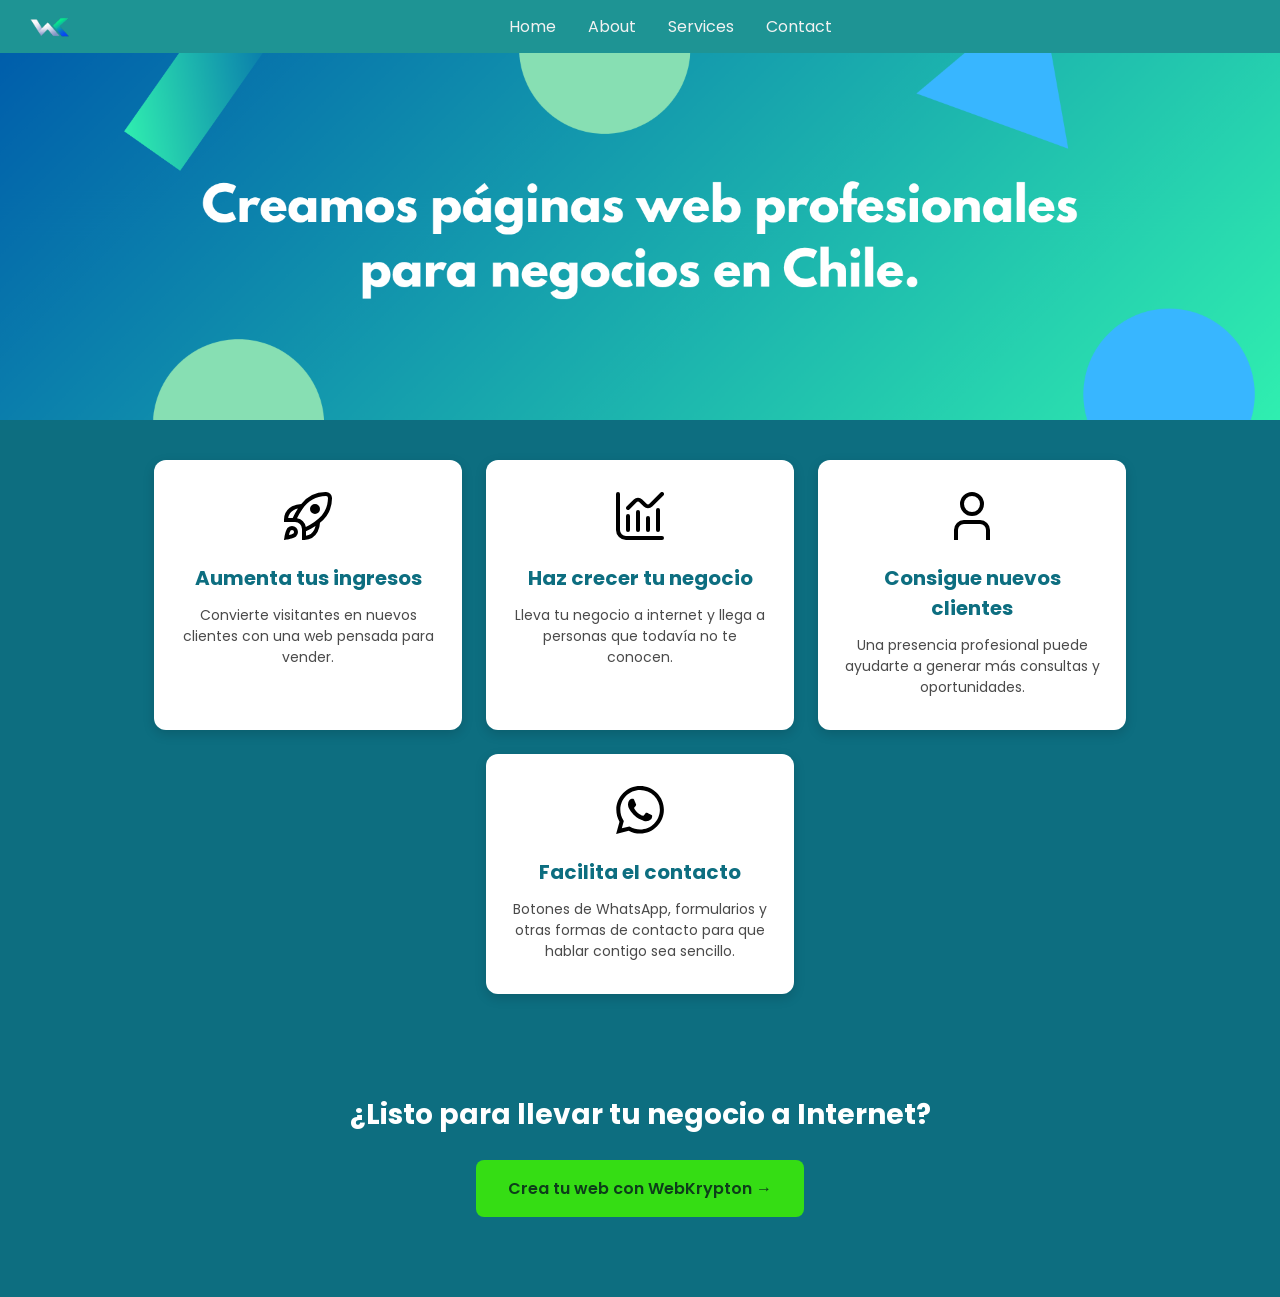
==== fronted/index.html @ 6c1ec8a6 "Primer commit" ====
<!DOCTYPE html>
<html lang="en">
<head>
    <meta charset="UTF-8">
    <meta name="viewport" content="width=device-width, initial-scale=1.0">
    <title>WebKrypto</title>
    <link rel="stylesheet" href="style.css">
    <link rel="preconnect" href="https://fonts.googleapis.com">
    <link rel="preconnect" href="https://fonts.gstatic.com" crossorigin>
    <link href="https://fonts.googleapis.com/css2?family=Poppins:ital,wght@0,100;0,200;0,300;0,400;0,500;0,600;0,700;0,800;0,900;1,100;1,200;1,300;1,400;1,500;1,600;1,700;1,800;1,900&display=swap" rel="stylesheet">
    <link rel="icon" type="image/png" href="../logo/logo.png">
</head>
<body>
    <nav class="navbar">
        <img src="../logo/logo.png" alt="WebKrypto logo" class="navbar-logo">
        <ul>
            <a href="#home">Home</a>
            <a href="#about">About</a>
            <a href="#services">Services</a>
            <a href="#contact">Contact</a>
        </ul>
    </nav>

    <picture>
        <source media="(max-width: 480px)" srcset="../banner/banner-movil.png">
        <source media="(max-width: 1024px)" srcset="../banner/banner-tablet.png">
        <img src="../banner/banner-pc.png" alt="Hero Image" class="hero-image">
    </picture>

    <div class="container">
        <div class="card">
            <img src="../iconos/rocket-lunch.svg" alt="Icono de cohete" class="card-icon">
            <h2 class="card-title">Aumenta tus ingresos</h2>
            <p class="card-text">Convierte visitantes en nuevos clientes con una web pensada para vender.</p>
        </div>

        <div class="card">
            <img src="../iconos/chart-histogram.svg" alt="Icono de estadistica" class="card-icon">
            <h2 class="card-title">Haz crecer tu negocio</h2>
            <p class="card-text">Lleva tu negocio a internet y llega a personas que todavía no te conocen.</p>
        </div>

        <div class="card">
            <img src="../iconos/user.svg" alt="Icono de usuario" class="card-icon">
            <h2 class="card-title">Consigue nuevos clientes</h2>
            <p class="card-text">Una presencia profesional puede ayudarte a generar más consultas y oportunidades.</p>
        </div>

        <div class="card">
            <img src="../iconos/whatsapp.svg" alt="Icono de WhatsApp" class="card-icon">
            <h2 class="card-title">Facilita el contacto</h2>
            <p class="card-text">Botones de WhatsApp, formularios y otras formas de contacto para que hablar contigo sea sencillo.</p>
        </div>
    </div>

    <section class="cta">
        <h2 class="cta-title">¿Listo para llevar tu negocio a Internet?</h2>
        <button type="button" class="cta-button" onclick="abrirFormulario()">Crea tu web con WebKrypton →</button>
    </section>
    <div class="modal-overlay" id="modalFormulario">
        <div class="modal-box">
            <button type="button" class="modal-close" onclick="cerrarFormulario()" aria-label="Cerrar">×</button>

            <form id="formInicio" class="form-inicio">
                <h2 class="form-titulo">Formulario de inicio</h2>
                <p class="form-subtitulo">Desarrollo de página web</p>

                <fieldset>
                    <legend>1. Datos del negocio</legend>
                    <label>Nombre del negocio
                        <input type="text" name="nombre_negocio">
                    </label>
                    <label>Nombre del representante/contacto
                        <input type="text" name="nombre_contacto">
                    </label>
                    <label>RUT (opcional)
                        <input type="text" name="rut">
                    </label>
                    <label>Rubro del negocio
                        <input type="text" name="rubro">
                    </label>
                    <label>Ciudad / comuna
                        <input type="text" name="ciudad">
                    </label>
                    <label>Número de WhatsApp
                        <input type="tel" name="whatsapp">
                    </label>
                    <label>Correo electrónico
                        <input type="email" name="correo">
                    </label>
                    <label>Instagram / Facebook / otras redes
                        <input type="text" name="redes">
                    </label>
                </fieldset>

                <fieldset>
                    <legend>2. Sobre el negocio</legend>
                    <label>¿A qué se dedica tu negocio?
                        <textarea name="dedicacion" rows="2"></textarea>
                    </label>
                    <label>¿Qué productos o servicios ofreces?
                        <textarea name="productos_servicios" rows="2"></textarea>
                    </label>
                    <p class="form-pregunta">¿Cuál es el principal objetivo de la página?</p>
                    <label class="check"><input type="checkbox" name="objetivo" value="Conseguir clientes"> Conseguir clientes</label>
                    <label class="check"><input type="checkbox" name="objetivo" value="Mostrar servicios/productos"> Mostrar servicios/productos</label>
                    <label class="check"><input type="checkbox" name="objetivo" value="Recibir contactos por WhatsApp"> Recibir contactos por WhatsApp</label>
                    <label class="check"><input type="checkbox" name="objetivo" value="Reservas / citas"> Reservas / citas</label>
                    <label class="check"><input type="checkbox" name="objetivo" value="Vender productos"> Vender productos</label>
                    <label class="check"><input type="checkbox" name="objetivo" value="Mostrar información del negocio"> Mostrar información del negocio</label>
                    <label class="check-otro"><input type="checkbox" name="objetivo" value="Otro"> Otro: <input type="text" name="objetivo_otro"></label>
                </fieldset>

                <fieldset>
                    <legend>3. Información que debe aparecer</legend>
                    <p class="form-pregunta">Marca las secciones que quieres:</p>
                    <label class="check"><input type="checkbox" name="secciones" value="Inicio"> Inicio</label>
                    <label class="check"><input type="checkbox" name="secciones" value="Nosotros"> Nosotros</label>
                    <label class="check"><input type="checkbox" name="secciones" value="Servicios"> Servicios</label>
                    <label class="check"><input type="checkbox" name="secciones" value="Productos"> Productos</label>
                    <label class="check"><input type="checkbox" name="secciones" value="Galería"> Galería</label>
                    <label class="check"><input type="checkbox" name="secciones" value="Precios"> Precios</label>
                    <label class="check"><input type="checkbox" name="secciones" value="Contacto"> Contacto</label>
                    <label class="check"><input type="checkbox" name="secciones" value="Ubicación / mapa"> Ubicación / mapa</label>
                    <label class="check"><input type="checkbox" name="secciones" value="Preguntas frecuentes"> Preguntas frecuentes</label>
                    <label class="check"><input type="checkbox" name="secciones" value="Testimonios"> Testimonios</label>
                    <label class="check"><input type="checkbox" name="secciones" value="Blog / noticias"> Blog / noticias</label>
                    <label class="check-otro"><input type="checkbox" name="secciones" value="Otra"> Otra: <input type="text" name="secciones_otra"></label>
                    <label>¿Qué información quieres que aparezca en la página?
                        <textarea name="info_pagina" rows="2"></textarea>
                    </label>
                </fieldset>

                <fieldset>
                    <legend>4. Diseño</legend>
                    <p class="form-pregunta">¿Tienes un logo?</p>
                    <label class="radio"><input type="radio" name="tiene_logo" value="Sí"> Sí</label>
                    <label class="radio"><input type="radio" name="tiene_logo" value="No"> No</label>
                    <p class="form-nota">Si tienes logo, puedes enviarlo junto con este formulario.</p>
                    <label>Colores que te gustaría utilizar
                        <input type="text" name="colores_si">
                    </label>
                    <label>¿Hay algún color que NO quieras utilizar?
                        <input type="text" name="colores_no">
                    </label>
                    <p class="form-pregunta">¿Qué estilo buscas?</p>
                    <label class="check"><input type="checkbox" name="estilo" value="Moderno"> Moderno</label>
                    <label class="check"><input type="checkbox" name="estilo" value="Minimalista"> Minimalista</label>
                    <label class="check"><input type="checkbox" name="estilo" value="Elegante"> Elegante</label>
                    <label class="check"><input type="checkbox" name="estilo" value="Profesional"> Profesional</label>
                    <label class="check"><input type="checkbox" name="estilo" value="Juvenil"> Juvenil</label>
                    <label class="check"><input type="checkbox" name="estilo" value="Oscuro"> Oscuro</label>
                    <label class="check"><input type="checkbox" name="estilo" value="Colorido"> Colorido</label>
                    <label class="check-otro"><input type="checkbox" name="estilo" value="Otro"> Otro: <input type="text" name="estilo_otro"></label>
                    <label>¿Hay alguna página web que te guste como referencia? (URL o nombre)
                        <input type="text" name="referencia_diseno">
                    </label>
                    <label>¿Qué te gusta de esa página?
                        <textarea name="referencia_diseno_gusto" rows="2"></textarea>
                    </label>
                </fieldset>

                <fieldset>
                    <legend>5. Fotografías y contenido</legend>
                    <p class="form-pregunta">¿Tienes fotografías propias del negocio/productos?</p>
                    <label class="radio"><input type="radio" name="tiene_fotos" value="Sí"> Sí</label>
                    <label class="radio"><input type="radio" name="tiene_fotos" value="No"> No</label>
                    <p class="form-pregunta">¿Tienes los textos que quieres utilizar?</p>
                    <label class="radio"><input type="radio" name="tiene_textos" value="Sí, los entregaré"> Sí, los entregaré</label>
                    <label class="radio"><input type="radio" name="tiene_textos" value="No, necesito ayuda para redactarlos"> No, necesito ayuda para redactarlos</label>
                    <label class="radio"><input type="radio" name="tiene_textos" value="Tengo parte del contenido"> Tengo parte del contenido</label>
                    <p class="form-pregunta">¿Tienes videos para utilizar en la página?</p>
                    <label class="radio"><input type="radio" name="tiene_videos" value="Sí"> Sí</label>
                    <label class="radio"><input type="radio" name="tiene_videos" value="No"> No</label>
                </fieldset>

                <fieldset>
                    <legend>6. Contacto y funciones</legend>
                    <p class="form-pregunta">Marca lo que necesitas:</p>
                    <label class="check"><input type="checkbox" name="funciones" value="Botón de WhatsApp"> Botón de WhatsApp</label>
                    <label class="check"><input type="checkbox" name="funciones" value="Formulario de contacto"> Formulario de contacto</label>
                    <label class="check"><input type="checkbox" name="funciones" value="Google Maps"> Google Maps</label>
                    <label class="check"><input type="checkbox" name="funciones" value="Instagram"> Instagram</label>
                    <label class="check"><input type="checkbox" name="funciones" value="Facebook"> Facebook</label>
                    <label class="check"><input type="checkbox" name="funciones" value="TikTok"> TikTok</label>
                    <label class="check"><input type="checkbox" name="funciones" value="Correo electrónico"> Correo electrónico</label>
                    <label class="check"><input type="checkbox" name="funciones" value="Reservas"> Reservas</label>
                    <label class="check"><input type="checkbox" name="funciones" value="Catálogo de productos"> Catálogo de productos</label>
                    <label class="check"><input type="checkbox" name="funciones" value="Blog"> Blog</label>
                    <label class="check"><input type="checkbox" name="funciones" value="Newsletter"> Newsletter</label>
                    <label class="check-otro"><input type="checkbox" name="funciones" value="Otra"> Otra función: <input type="text" name="funciones_otra"></label>
                </fieldset>

                <fieldset>
                    <legend>7. Dominio</legend>
                    <p class="form-pregunta">¿Ya tienes un dominio?</p>
                    <label class="radio"><input type="radio" name="tiene_dominio" value="Sí"> Sí</label>
                    <label class="radio"><input type="radio" name="tiene_dominio" value="No"> No</label>
                    <label class="radio"><input type="radio" name="tiene_dominio" value="No sé qué es un dominio"> No sé qué es un dominio</label>
                    <label>Si tienes uno, ¿cuál es?
                        <input type="text" name="dominio">
                    </label>
                    <p class="form-pregunta">Si no tienes uno, ¿quieres que te ayude a elegir uno?</p>
                    <label class="radio"><input type="radio" name="ayuda_dominio" value="Sí"> Sí</label>
                    <label class="radio"><input type="radio" name="ayuda_dominio" value="No"> No</label>
                </fieldset>

                <fieldset>
                    <legend>8. Hosting</legend>
                    <p class="form-pregunta">¿Ya tienes hosting?</p>
                    <label class="radio"><input type="radio" name="tiene_hosting" value="Sí"> Sí</label>
                    <label class="radio"><input type="radio" name="tiene_hosting" value="No"> No</label>
                    <label class="radio"><input type="radio" name="tiene_hosting" value="No sé qué es hosting"> No sé qué es hosting</label>
                    <label>Proveedor actual (si corresponde)
                        <input type="text" name="proveedor_hosting">
                    </label>
                </fieldset>

                <fieldset>
                    <legend>9. Redes sociales y enlaces</legend>
                    <label>Instagram
                        <input type="text" name="instagram">
                    </label>
                    <label>Facebook
                        <input type="text" name="facebook">
                    </label>
                    <label>TikTok
                        <input type="text" name="tiktok">
                    </label>
                    <label>WhatsApp
                        <input type="text" name="whatsapp_link">
                    </label>
                    <label>Otros enlaces importantes
                        <input type="text" name="otros_enlaces">
                    </label>
                </fieldset>

                <fieldset>
                    <legend>10. Información legal</legend>
                    <p class="form-pregunta">¿El negocio tiene RUT?</p>
                    <label class="radio"><input type="radio" name="negocio_rut" value="Sí"> Sí</label>
                    <label class="radio"><input type="radio" name="negocio_rut" value="No"> No</label>
                    <p class="form-pregunta">¿Necesitas que la página incluya información legal proporcionada por tu negocio?</p>
                    <label class="check"><input type="checkbox" name="legal" value="Política de privacidad"> Política de privacidad</label>
                    <label class="check"><input type="checkbox" name="legal" value="Términos y condiciones"> Términos y condiciones</label>
                    <label class="check"><input type="checkbox" name="legal" value="Política de cambios/devoluciones"> Política de cambios/devoluciones</label>
                    <label class="check-otro"><input type="checkbox" name="legal" value="Otra"> Otra: <input type="text" name="legal_otra"></label>
                    <p class="form-nota">La información legal debe ser proporcionada o revisada por el responsable del negocio. El desarrollo de la página no constituye asesoría jurídica.</p>
                </fieldset>

                <fieldset>
                    <legend>11. Plazos</legend>
                    <p class="form-pregunta">¿Tienes una fecha específica para publicar la página?</p>
                    <label class="radio"><input type="radio" name="fecha_publicacion" value="No"> No</label>
                    <label class="radio-otro"><input type="radio" name="fecha_publicacion" value="Sí"> Sí: <input type="date" name="fecha_publicacion_valor"></label>
                    <label>¿Existe algún evento o fecha importante relacionada con el lanzamiento?
                        <input type="text" name="evento_lanzamiento">
                    </label>
                </fieldset>

                <fieldset>
                    <legend>12. Referencias</legend>
                    <p class="form-pregunta">Escribe hasta 3 páginas que te gusten como referencia:</p>
                    <label>1.
                        <input type="text" name="referencia_1">
                    </label>
                    <label>2.
                        <input type="text" name="referencia_2">
                    </label>
                    <label>3.
                        <input type="text" name="referencia_3">
                    </label>
                    <label>¿Qué elementos te gustaría tomar como inspiración?
                        <textarea name="inspiracion" rows="2"></textarea>
                    </label>
                </fieldset>

                <fieldset>
                    <legend>13. Información adicional</legend>
                    <label>¿Hay algo más que quieras que tenga la página?
                        <textarea name="info_adicional" rows="2"></textarea>
                    </label>
                </fieldset>

                <fieldset>
                    <legend>14. Confirmación</legend>
                    <p class="form-nota">Al enviar este formulario confirmo que la información proporcionada es correcta y que entregaré los materiales necesarios para desarrollar la página.</p>
                    <label>Nombre
                        <input type="text" name="confirmacion_nombre" required>
                    </label>
                    <label>Fecha
                        <input type="date" name="confirmacion_fecha" required>
                    </label>
                </fieldset>

                <button type="submit" class="form-submit">Enviar formulario</button>
            </form>
        </div>
    </div>

    <script>
        function abrirFormulario() {
            document.getElementById('modalFormulario').classList.add('activo');
            document.body.style.overflow = 'hidden';
        }

        function cerrarFormulario() {
            document.getElementById('modalFormulario').classList.remove('activo');
            document.body.style.overflow = '';
        }

        document.getElementById('modalFormulario').addEventListener('click', function (e) {
            if (e.target === this) cerrarFormulario();
        });

        document.getElementById('formInicio').addEventListener('submit', function (e) {
            e.preventDefault();
            alert('¡Gracias! Recibimos tu información y te contactaremos pronto.');
            cerrarFormulario();
            this.reset();
        });
    </script>

</body>
---- fronted/style.css ----
body, html {
    margin: 0;
    padding: 0;
    background-color: #0d6e80;
}

.navbar {
    background-color: #1e9494;
    display: flex;
    flex-direction: row;       
    justify-content: space-between;
    align-items: center;
    padding: 0 20px;
}

.navbar-logo {
    height: 40px;
    width: auto;
}

.navbar ul {
    display: flex;
    flex-direction: row;
    flex-wrap: nowrap;
    justify-content: center;
    align-items: center;
    margin: 0;
    padding: 0;
    list-style: none;
    flex: 1;
}

.navbar a {
    color: #f2f2f2;
    text-align: center;
    padding: 14px 16px;
    text-decoration: none;
    font-family: Poppins, sans-serif;
    white-space: nowrap;
}

.navbar a:hover {
    background-color: #6569685d;
}

@media (max-width: 480px) {
    .navbar {
        padding: 0 10px;
    }

    .navbar-logo {
        height: 30px;
    }

    .navbar ul {
        justify-content: space-between;
    }

    .navbar a {
        padding: 10px 6px;
        font-size: 13px;
    }
}

.hero-image {
    display: block;
    width: 100%;
    height: auto;
}

.container {
    display: flex;
    flex-wrap: wrap;
    justify-content: center;
    gap: 24px;
    padding: 40px 20px;
}

.card {
    background-color: #ffffff;
    border-radius: 12px;
    box-shadow: 0 4px 12px rgba(0, 0, 0, 0.15);
    padding: 32px 24px;
    width: 260px;
    text-align: center;
    font-family: Poppins, sans-serif;
    transition: transform 0.2s ease, box-shadow 0.2s ease;
}

.card:hover {
    transform: translateY(-4px);
    box-shadow: 0 8px 20px rgba(0, 0, 0, 0.2);
}

.card-icon {
    width: 48px;
    height: 48px;
    margin-bottom: 16px;
}

.card-title {
    font-size: 20px;
    color: #0d6e80;
    margin: 0 0 12px 0;
}

.card-text {
    font-size: 14px;
    color: #4a4a4a;
    line-height: 1.5;
    margin: 0;
}

.cta {
    text-align: center;
    padding: 60px 20px 80px;
    font-family: Poppins, sans-serif;
}

.cta-title {
    color: #ffffff;
    font-size: 28px;
    margin: 0 0 24px 0;
}

.cta-button {
    display: inline-block;
    background-color: #35dd14;
    color: #0d3d1a;
    font-weight: 600;
    font-size: 16px;
    text-decoration: none;
    padding: 16px 32px;
    border-radius: 8px;
    transition: transform 0.2s ease, background-color 0.2s ease;
}

.cta-button:hover {
    background-color: #2ec00f;
    transform: translateY(-2px);
}

@media (max-width: 480px) {
    .cta-title {
        font-size: 22px;
    }
}

.cta-button {
    border: none;
    cursor: pointer;
    font-family: Poppins, sans-serif;
}

.modal-overlay {
    display: none;
    position: fixed;
    inset: 0;
    background-color: rgba(0, 0, 0, 0.55);
    z-index: 1000;
    justify-content: center;
    align-items: center;
    padding: 20px;
}

.modal-overlay.activo {
    display: flex;
}

.modal-box {
    background-color: #ffffff;
    border-radius: 12px;
    max-width: 640px;
    width: 100%;
    max-height: 90vh;
    overflow-y: auto;
    padding: 32px 28px;
    position: relative;
    font-family: Poppins, sans-serif;
}

.modal-close {
    position: absolute;
    top: 12px;
    right: 16px;
    background: none;
    border: none;
    font-size: 28px;
    line-height: 1;
    color: #4a4a4a;
    cursor: pointer;
}

.form-titulo {
    color: #0d6e80;
    margin: 0 0 4px 0;
    font-size: 24px;
}

.form-subtitulo {
    color: #4a4a4a;
    margin: 0 0 24px 0;
    font-size: 14px;
}

.form-inicio fieldset {
    border: none;
    border-top: 2px solid #e0f2f2;
    padding: 16px 0 8px 0;
    margin: 0 0 8px 0;
}

.form-inicio legend {
    color: #0d6e80;
    font-weight: 600;
    font-size: 15px;
    padding: 0;
    margin-bottom: 10px;
}

.form-inicio label {
    display: block;
    font-size: 13px;
    color: #333333;
    margin-bottom: 12px;
}

.form-inicio label.check,
.form-inicio label.radio {
    display: flex;
    align-items: center;
    gap: 8px;
    margin-bottom: 8px;
}

.form-inicio label.check-otro,
.form-inicio label.radio-otro {
    display: flex;
    align-items: center;
    gap: 8px;
    margin-bottom: 8px;
    flex-wrap: wrap;
}

.form-inicio input[type="text"],
.form-inicio input[type="email"],
.form-inicio input[type="tel"],
.form-inicio input[type="date"],
.form-inicio textarea {
    width: 100%;
    box-sizing: border-box;
    padding: 8px 10px;
    margin-top: 4px;
    border: 1px solid #cccccc;
    border-radius: 6px;
    font-family: Poppins, sans-serif;
    font-size: 13px;
}

.form-inicio label.check-otro input[type="text"],
.form-inicio label.radio-otro input[type="text"],
.form-inicio label.radio-otro input[type="date"] {
    width: auto;
    flex: 1;
    margin-top: 0;
}

.form-inicio input[type="checkbox"],
.form-inicio input[type="radio"] {
    width: 16px;
    height: 16px;
    flex-shrink: 0;
}

.form-pregunta {
    font-size: 13px;
    font-weight: 600;
    color: #333333;
    margin: 4px 0 8px 0;
}

.form-nota {
    font-size: 12px;
    color: #777777;
    font-style: italic;
    margin: 4px 0 12px 0;
}

.form-submit {
    display: block;
    width: 100%;
    background-color: #35dd14;
    color: #0d3d1a;
    font-weight: 600;
    font-size: 15px;
    border: none;
    border-radius: 8px;
    padding: 14px;
    margin-top: 16px;
    cursor: pointer;
    transition: background-color 0.2s ease;
}

.form-submit:hover {
    background-color: #2ec00f;
}
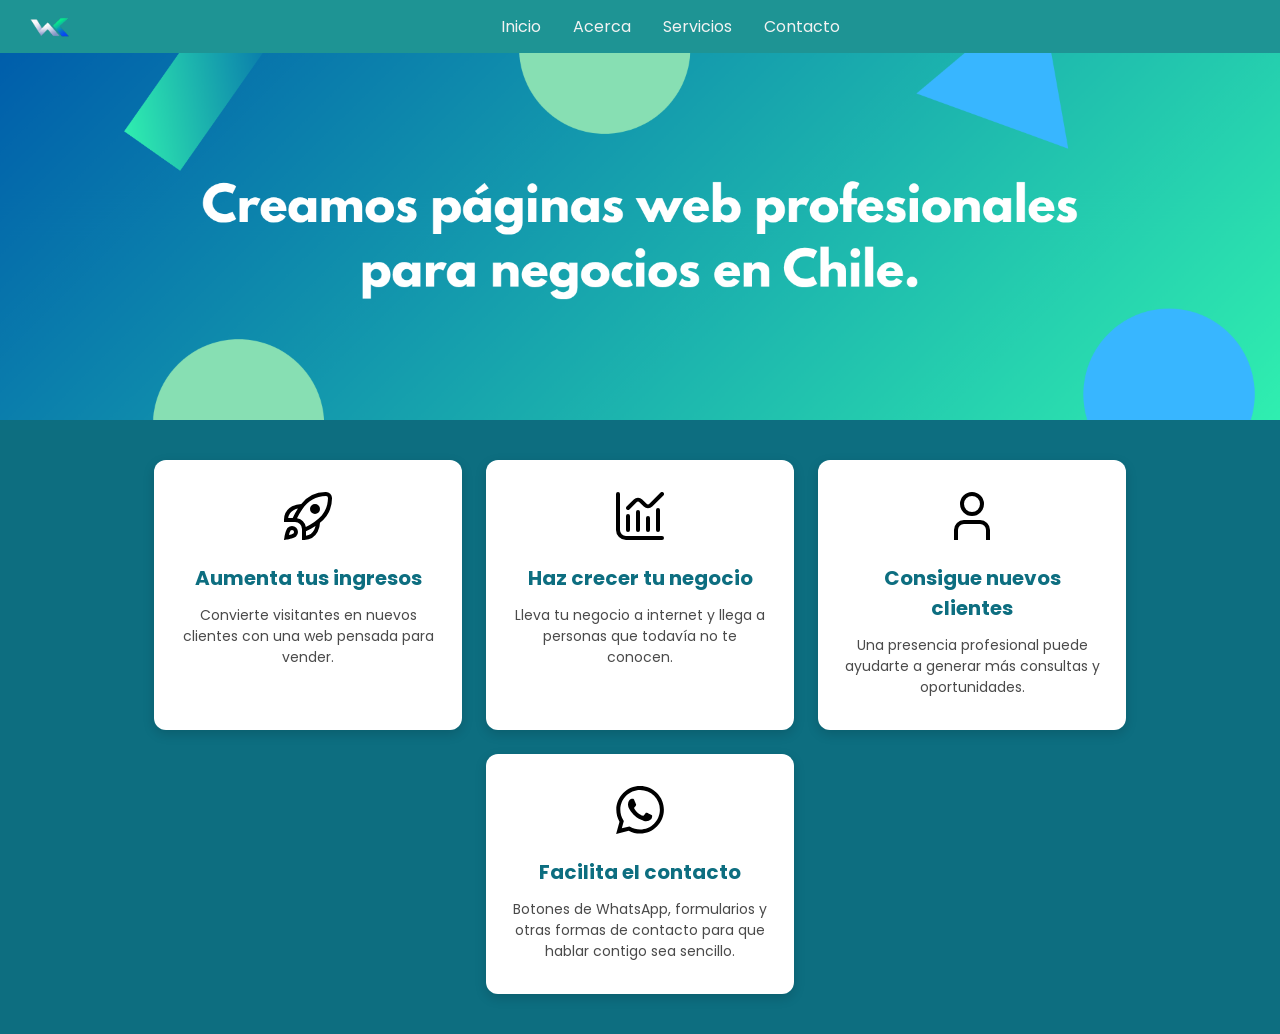
==== commit 59943e0a: "asd" ====
--- a/fronted/index.html
+++ b/fronted/index.html
@@ -14,10 +14,10 @@
     <nav class="navbar">
         <img src="../logo/logo.png" alt="WebKrypto logo" class="navbar-logo">
         <ul>
-            <a href="#home">Home</a>
-            <a href="#about">About</a>
-            <a href="#services">Services</a>
-            <a href="#contact">Contact</a>
+            <a href="#home">Inicio</a>
+            <a href="#about">Acerca</a>
+            <a href="#services">Servicios</a>
+            <a href="#contact">Contacto</a>     
         </ul>
     </nav>
 
@@ -53,272 +53,4 @@
         </div>
     </div>
 
-    <section class="cta">
-        <h2 class="cta-title">¿Listo para llevar tu negocio a Internet?</h2>
-        <button type="button" class="cta-button" onclick="abrirFormulario()">Crea tu web con WebKrypton →</button>
-    </section>
-    <div class="modal-overlay" id="modalFormulario">
-        <div class="modal-box">
-            <button type="button" class="modal-close" onclick="cerrarFormulario()" aria-label="Cerrar">×</button>
-
-            <form id="formInicio" class="form-inicio">
-                <h2 class="form-titulo">Formulario de inicio</h2>
-                <p class="form-subtitulo">Desarrollo de página web</p>
-
-                <fieldset>
-                    <legend>1. Datos del negocio</legend>
-                    <label>Nombre del negocio
-                        <input type="text" name="nombre_negocio">
-                    </label>
-                    <label>Nombre del representante/contacto
-                        <input type="text" name="nombre_contacto">
-                    </label>
-                    <label>RUT (opcional)
-                        <input type="text" name="rut">
-                    </label>
-                    <label>Rubro del negocio
-                        <input type="text" name="rubro">
-                    </label>
-                    <label>Ciudad / comuna
-                        <input type="text" name="ciudad">
-                    </label>
-                    <label>Número de WhatsApp
-                        <input type="tel" name="whatsapp">
-                    </label>
-                    <label>Correo electrónico
-                        <input type="email" name="correo">
-                    </label>
-                    <label>Instagram / Facebook / otras redes
-                        <input type="text" name="redes">
-                    </label>
-                </fieldset>
-
-                <fieldset>
-                    <legend>2. Sobre el negocio</legend>
-                    <label>¿A qué se dedica tu negocio?
-                        <textarea name="dedicacion" rows="2"></textarea>
-                    </label>
-                    <label>¿Qué productos o servicios ofreces?
-                        <textarea name="productos_servicios" rows="2"></textarea>
-                    </label>
-                    <p class="form-pregunta">¿Cuál es el principal objetivo de la página?</p>
-                    <label class="check"><input type="checkbox" name="objetivo" value="Conseguir clientes"> Conseguir clientes</label>
-                    <label class="check"><input type="checkbox" name="objetivo" value="Mostrar servicios/productos"> Mostrar servicios/productos</label>
-                    <label class="check"><input type="checkbox" name="objetivo" value="Recibir contactos por WhatsApp"> Recibir contactos por WhatsApp</label>
-                    <label class="check"><input type="checkbox" name="objetivo" value="Reservas / citas"> Reservas / citas</label>
-                    <label class="check"><input type="checkbox" name="objetivo" value="Vender productos"> Vender productos</label>
-                    <label class="check"><input type="checkbox" name="objetivo" value="Mostrar información del negocio"> Mostrar información del negocio</label>
-                    <label class="check-otro"><input type="checkbox" name="objetivo" value="Otro"> Otro: <input type="text" name="objetivo_otro"></label>
-                </fieldset>
-
-                <fieldset>
-                    <legend>3. Información que debe aparecer</legend>
-                    <p class="form-pregunta">Marca las secciones que quieres:</p>
-                    <label class="check"><input type="checkbox" name="secciones" value="Inicio"> Inicio</label>
-                    <label class="check"><input type="checkbox" name="secciones" value="Nosotros"> Nosotros</label>
-                    <label class="check"><input type="checkbox" name="secciones" value="Servicios"> Servicios</label>
-                    <label class="check"><input type="checkbox" name="secciones" value="Productos"> Productos</label>
-                    <label class="check"><input type="checkbox" name="secciones" value="Galería"> Galería</label>
-                    <label class="check"><input type="checkbox" name="secciones" value="Precios"> Precios</label>
-                    <label class="check"><input type="checkbox" name="secciones" value="Contacto"> Contacto</label>
-                    <label class="check"><input type="checkbox" name="secciones" value="Ubicación / mapa"> Ubicación / mapa</label>
-                    <label class="check"><input type="checkbox" name="secciones" value="Preguntas frecuentes"> Preguntas frecuentes</label>
-                    <label class="check"><input type="checkbox" name="secciones" value="Testimonios"> Testimonios</label>
-                    <label class="check"><input type="checkbox" name="secciones" value="Blog / noticias"> Blog / noticias</label>
-                    <label class="check-otro"><input type="checkbox" name="secciones" value="Otra"> Otra: <input type="text" name="secciones_otra"></label>
-                    <label>¿Qué información quieres que aparezca en la página?
-                        <textarea name="info_pagina" rows="2"></textarea>
-                    </label>
-                </fieldset>
-
-                <fieldset>
-                    <legend>4. Diseño</legend>
-                    <p class="form-pregunta">¿Tienes un logo?</p>
-                    <label class="radio"><input type="radio" name="tiene_logo" value="Sí"> Sí</label>
-                    <label class="radio"><input type="radio" name="tiene_logo" value="No"> No</label>
-                    <p class="form-nota">Si tienes logo, puedes enviarlo junto con este formulario.</p>
-                    <label>Colores que te gustaría utilizar
-                        <input type="text" name="colores_si">
-                    </label>
-                    <label>¿Hay algún color que NO quieras utilizar?
-                        <input type="text" name="colores_no">
-                    </label>
-                    <p class="form-pregunta">¿Qué estilo buscas?</p>
-                    <label class="check"><input type="checkbox" name="estilo" value="Moderno"> Moderno</label>
-                    <label class="check"><input type="checkbox" name="estilo" value="Minimalista"> Minimalista</label>
-                    <label class="check"><input type="checkbox" name="estilo" value="Elegante"> Elegante</label>
-                    <label class="check"><input type="checkbox" name="estilo" value="Profesional"> Profesional</label>
-                    <label class="check"><input type="checkbox" name="estilo" value="Juvenil"> Juvenil</label>
-                    <label class="check"><input type="checkbox" name="estilo" value="Oscuro"> Oscuro</label>
-                    <label class="check"><input type="checkbox" name="estilo" value="Colorido"> Colorido</label>
-                    <label class="check-otro"><input type="checkbox" name="estilo" value="Otro"> Otro: <input type="text" name="estilo_otro"></label>
-                    <label>¿Hay alguna página web que te guste como referencia? (URL o nombre)
-                        <input type="text" name="referencia_diseno">
-                    </label>
-                    <label>¿Qué te gusta de esa página?
-                        <textarea name="referencia_diseno_gusto" rows="2"></textarea>
-                    </label>
-                </fieldset>
-
-                <fieldset>
-                    <legend>5. Fotografías y contenido</legend>
-                    <p class="form-pregunta">¿Tienes fotografías propias del negocio/productos?</p>
-                    <label class="radio"><input type="radio" name="tiene_fotos" value="Sí"> Sí</label>
-                    <label class="radio"><input type="radio" name="tiene_fotos" value="No"> No</label>
-                    <p class="form-pregunta">¿Tienes los textos que quieres utilizar?</p>
-                    <label class="radio"><input type="radio" name="tiene_textos" value="Sí, los entregaré"> Sí, los entregaré</label>
-                    <label class="radio"><input type="radio" name="tiene_textos" value="No, necesito ayuda para redactarlos"> No, necesito ayuda para redactarlos</label>
-                    <label class="radio"><input type="radio" name="tiene_textos" value="Tengo parte del contenido"> Tengo parte del contenido</label>
-                    <p class="form-pregunta">¿Tienes videos para utilizar en la página?</p>
-                    <label class="radio"><input type="radio" name="tiene_videos" value="Sí"> Sí</label>
-                    <label class="radio"><input type="radio" name="tiene_videos" value="No"> No</label>
-                </fieldset>
-
-                <fieldset>
-                    <legend>6. Contacto y funciones</legend>
-                    <p class="form-pregunta">Marca lo que necesitas:</p>
-                    <label class="check"><input type="checkbox" name="funciones" value="Botón de WhatsApp"> Botón de WhatsApp</label>
-                    <label class="check"><input type="checkbox" name="funciones" value="Formulario de contacto"> Formulario de contacto</label>
-                    <label class="check"><input type="checkbox" name="funciones" value="Google Maps"> Google Maps</label>
-                    <label class="check"><input type="checkbox" name="funciones" value="Instagram"> Instagram</label>
-                    <label class="check"><input type="checkbox" name="funciones" value="Facebook"> Facebook</label>
-                    <label class="check"><input type="checkbox" name="funciones" value="TikTok"> TikTok</label>
-                    <label class="check"><input type="checkbox" name="funciones" value="Correo electrónico"> Correo electrónico</label>
-                    <label class="check"><input type="checkbox" name="funciones" value="Reservas"> Reservas</label>
-                    <label class="check"><input type="checkbox" name="funciones" value="Catálogo de productos"> Catálogo de productos</label>
-                    <label class="check"><input type="checkbox" name="funciones" value="Blog"> Blog</label>
-                    <label class="check"><input type="checkbox" name="funciones" value="Newsletter"> Newsletter</label>
-                    <label class="check-otro"><input type="checkbox" name="funciones" value="Otra"> Otra función: <input type="text" name="funciones_otra"></label>
-                </fieldset>
-
-                <fieldset>
-                    <legend>7. Dominio</legend>
-                    <p class="form-pregunta">¿Ya tienes un dominio?</p>
-                    <label class="radio"><input type="radio" name="tiene_dominio" value="Sí"> Sí</label>
-                    <label class="radio"><input type="radio" name="tiene_dominio" value="No"> No</label>
-                    <label class="radio"><input type="radio" name="tiene_dominio" value="No sé qué es un dominio"> No sé qué es un dominio</label>
-                    <label>Si tienes uno, ¿cuál es?
-                        <input type="text" name="dominio">
-                    </label>
-                    <p class="form-pregunta">Si no tienes uno, ¿quieres que te ayude a elegir uno?</p>
-                    <label class="radio"><input type="radio" name="ayuda_dominio" value="Sí"> Sí</label>
-                    <label class="radio"><input type="radio" name="ayuda_dominio" value="No"> No</label>
-                </fieldset>
-
-                <fieldset>
-                    <legend>8. Hosting</legend>
-                    <p class="form-pregunta">¿Ya tienes hosting?</p>
-                    <label class="radio"><input type="radio" name="tiene_hosting" value="Sí"> Sí</label>
-                    <label class="radio"><input type="radio" name="tiene_hosting" value="No"> No</label>
-                    <label class="radio"><input type="radio" name="tiene_hosting" value="No sé qué es hosting"> No sé qué es hosting</label>
-                    <label>Proveedor actual (si corresponde)
-                        <input type="text" name="proveedor_hosting">
-                    </label>
-                </fieldset>
-
-                <fieldset>
-                    <legend>9. Redes sociales y enlaces</legend>
-                    <label>Instagram
-                        <input type="text" name="instagram">
-                    </label>
-                    <label>Facebook
-                        <input type="text" name="facebook">
-                    </label>
-                    <label>TikTok
-                        <input type="text" name="tiktok">
-                    </label>
-                    <label>WhatsApp
-                        <input type="text" name="whatsapp_link">
-                    </label>
-                    <label>Otros enlaces importantes
-                        <input type="text" name="otros_enlaces">
-                    </label>
-                </fieldset>
-
-                <fieldset>
-                    <legend>10. Información legal</legend>
-                    <p class="form-pregunta">¿El negocio tiene RUT?</p>
-                    <label class="radio"><input type="radio" name="negocio_rut" value="Sí"> Sí</label>
-                    <label class="radio"><input type="radio" name="negocio_rut" value="No"> No</label>
-                    <p class="form-pregunta">¿Necesitas que la página incluya información legal proporcionada por tu negocio?</p>
-                    <label class="check"><input type="checkbox" name="legal" value="Política de privacidad"> Política de privacidad</label>
-                    <label class="check"><input type="checkbox" name="legal" value="Términos y condiciones"> Términos y condiciones</label>
-                    <label class="check"><input type="checkbox" name="legal" value="Política de cambios/devoluciones"> Política de cambios/devoluciones</label>
-                    <label class="check-otro"><input type="checkbox" name="legal" value="Otra"> Otra: <input type="text" name="legal_otra"></label>
-                    <p class="form-nota">La información legal debe ser proporcionada o revisada por el responsable del negocio. El desarrollo de la página no constituye asesoría jurídica.</p>
-                </fieldset>
-
-                <fieldset>
-                    <legend>11. Plazos</legend>
-                    <p class="form-pregunta">¿Tienes una fecha específica para publicar la página?</p>
-                    <label class="radio"><input type="radio" name="fecha_publicacion" value="No"> No</label>
-                    <label class="radio-otro"><input type="radio" name="fecha_publicacion" value="Sí"> Sí: <input type="date" name="fecha_publicacion_valor"></label>
-                    <label>¿Existe algún evento o fecha importante relacionada con el lanzamiento?
-                        <input type="text" name="evento_lanzamiento">
-                    </label>
-                </fieldset>
-
-                <fieldset>
-                    <legend>12. Referencias</legend>
-                    <p class="form-pregunta">Escribe hasta 3 páginas que te gusten como referencia:</p>
-                    <label>1.
-                        <input type="text" name="referencia_1">
-                    </label>
-                    <label>2.
-                        <input type="text" name="referencia_2">
-                    </label>
-                    <label>3.
-                        <input type="text" name="referencia_3">
-                    </label>
-                    <label>¿Qué elementos te gustaría tomar como inspiración?
-                        <textarea name="inspiracion" rows="2"></textarea>
-                    </label>
-                </fieldset>
-
-                <fieldset>
-                    <legend>13. Información adicional</legend>
-                    <label>¿Hay algo más que quieras que tenga la página?
-                        <textarea name="info_adicional" rows="2"></textarea>
-                    </label>
-                </fieldset>
-
-                <fieldset>
-                    <legend>14. Confirmación</legend>
-                    <p class="form-nota">Al enviar este formulario confirmo que la información proporcionada es correcta y que entregaré los materiales necesarios para desarrollar la página.</p>
-                    <label>Nombre
-                        <input type="text" name="confirmacion_nombre" required>
-                    </label>
-                    <label>Fecha
-                        <input type="date" name="confirmacion_fecha" required>
-                    </label>
-                </fieldset>
-
-                <button type="submit" class="form-submit">Enviar formulario</button>
-            </form>
-        </div>
-    </div>
-
-    <script>
-        function abrirFormulario() {
-            document.getElementById('modalFormulario').classList.add('activo');
-            document.body.style.overflow = 'hidden';
-        }
-
-        function cerrarFormulario() {
-            document.getElementById('modalFormulario').classList.remove('activo');
-            document.body.style.overflow = '';
-        }
-
-        document.getElementById('modalFormulario').addEventListener('click', function (e) {
-            if (e.target === this) cerrarFormulario();
-        });
-
-        document.getElementById('formInicio').addEventListener('submit', function (e) {
-            e.preventDefault();
-            alert('¡Gracias! Recibimos tu información y te contactaremos pronto.');
-            cerrarFormulario();
-            this.reset();
-        });
-    </script>
-
 </body>
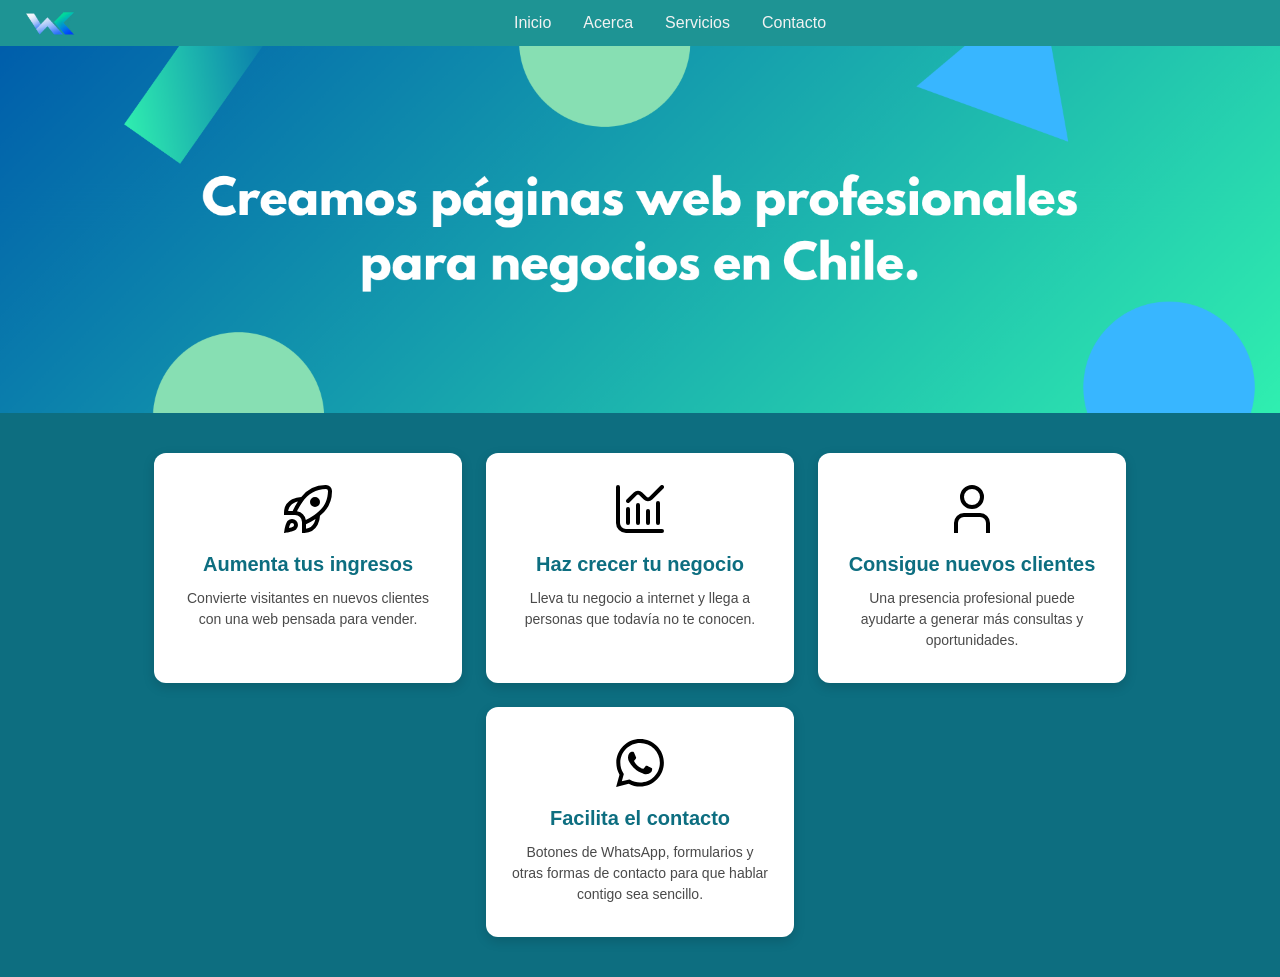
==== commit d884dad3: "asdf" ====
--- a/fronted/index.html
+++ b/fronted/index.html
@@ -2,6 +2,8 @@
 <html lang="en">
 <head>
     <meta charset="UTF-8">
+    <meta http-equiv="Content-Security-Policy" content="default-src 'self'; script-src 'self'; style-src 'self' 'unsafe-inline' https://fonts.googleapis.com; font-src https://fonts.gstatic.com; img-src 'self' data: https://melbzzocbenpoewlqvbr.supabase.co; connect-src 'self' https://melbzzocbenpoewlqvbr.supabase.co wss://melbzzocbenpoewlqvbr.supabase.co; object-src 'none'; base-uri 'self'; form-action 'self'; upgrade-insecure-requests">
+    <meta name="referrer" content="strict-origin-when-cross-origin">
     <meta name="viewport" content="width=device-width, initial-scale=1.0">
     <title>WebKrypto</title>
     <link rel="stylesheet" href="style.css">
@@ -9,6 +11,7 @@
     <link rel="preconnect" href="https://fonts.gstatic.com" crossorigin>
     <link href="https://fonts.googleapis.com/css2?family=Poppins:ital,wght@0,100;0,200;0,300;0,400;0,500;0,600;0,700;0,800;0,900;1,100;1,200;1,300;1,400;1,500;1,600;1,700;1,800;1,900&display=swap" rel="stylesheet">
     <link rel="icon" type="image/png" href="../logo/logo.png">
+    <script src="../js/seguridad.js"></script>
 </head>
 <body>
     <nav class="navbar">
